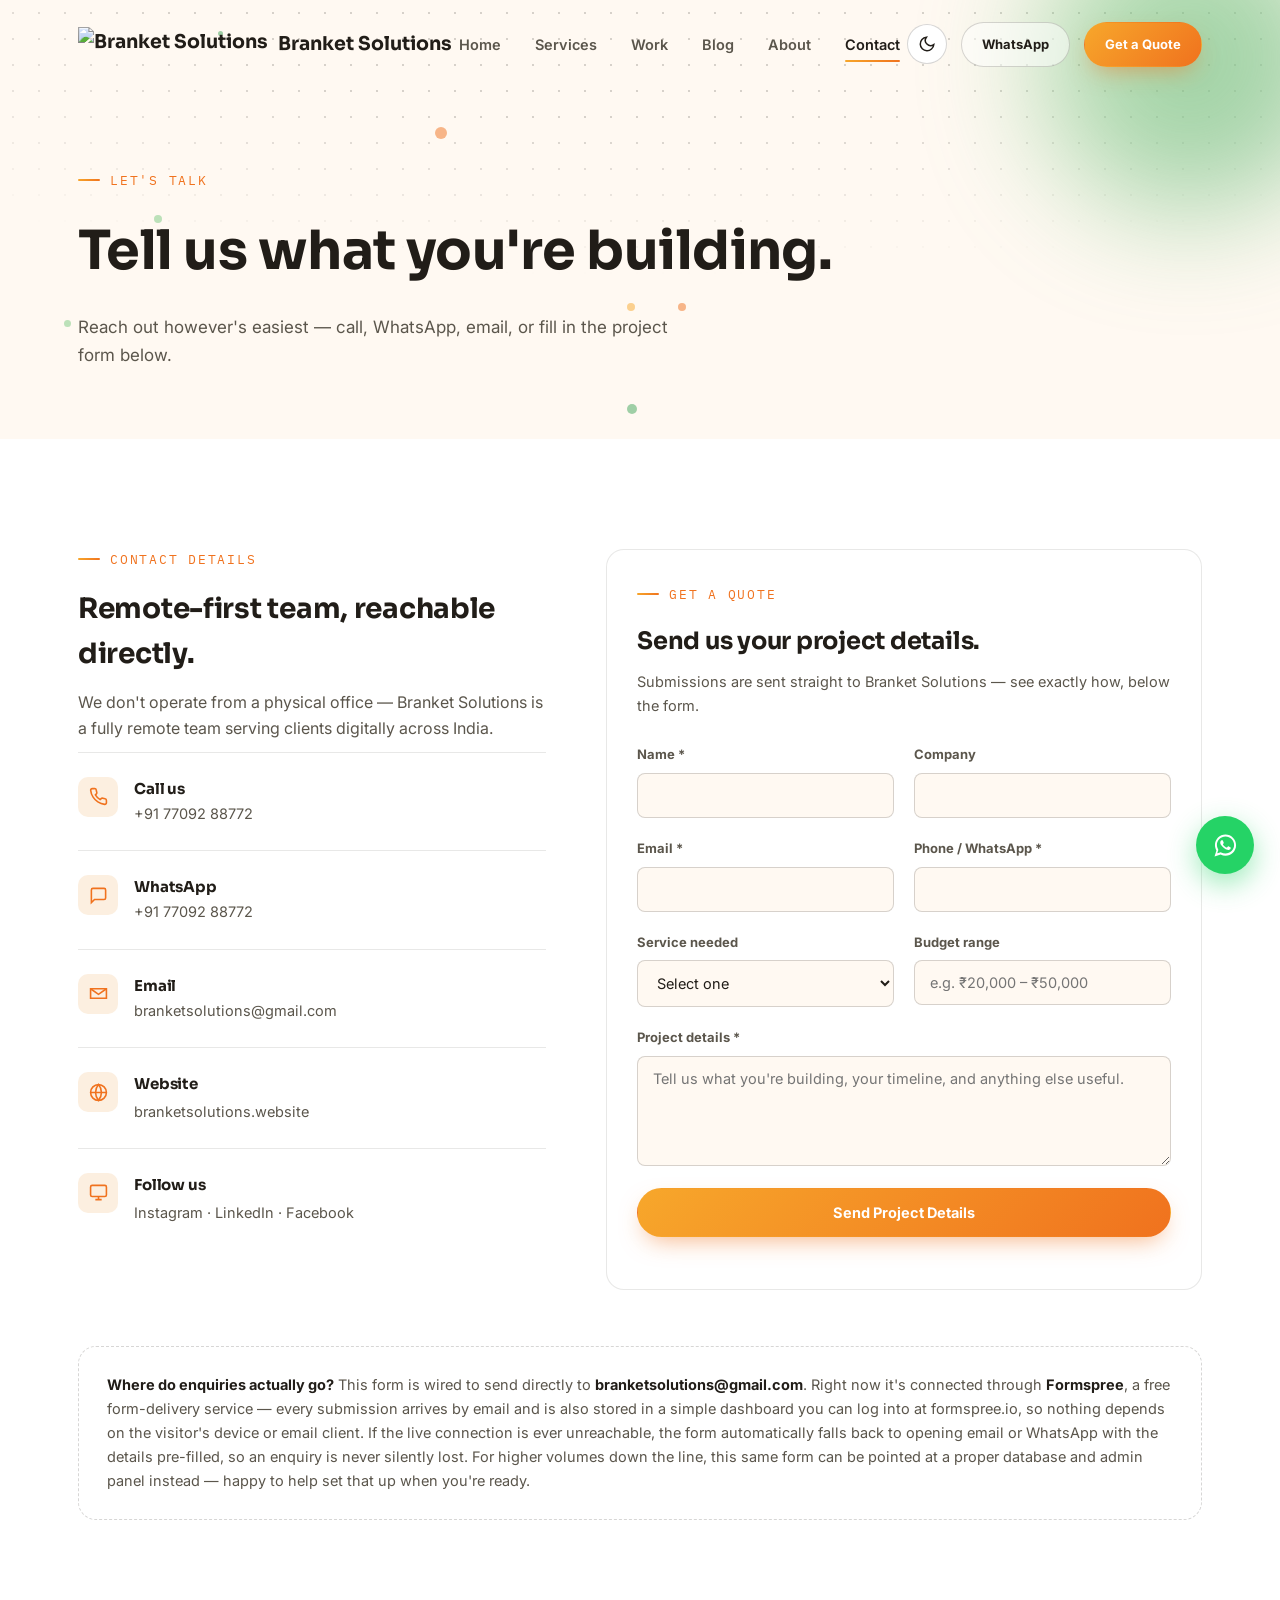
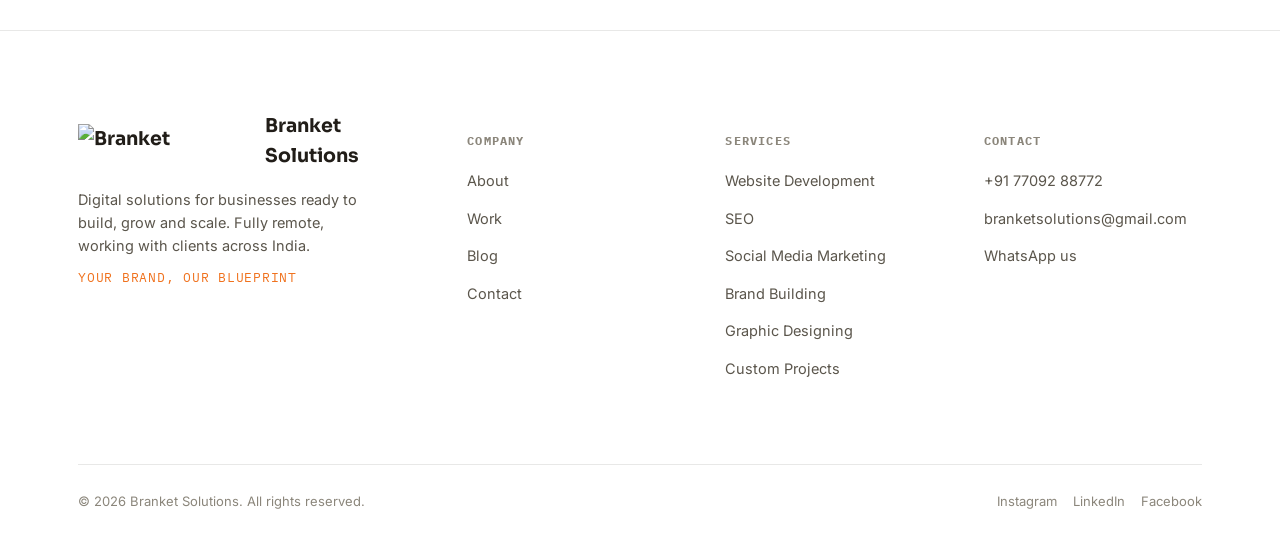
==== contact.html @ 9de7635f "Add files via upload" ====
<!DOCTYPE html>
<html lang="en">
<head>
<meta charset="UTF-8">
<meta name="viewport" content="width=device-width, initial-scale=1.0">
<title>Contact — Branket Solutions</title>
<meta name="description" content="Get in touch with Branket Solutions — call, WhatsApp, email, or send project details through our quote form.">
<link rel="icon" type="image/png" href="assets/favicon.png">
<link rel="stylesheet" href="style.css">
<meta name="keywords" content="contact Branket Solutions, get a quote website development, hire digital marketing agency India, IT company contact">
<link rel="canonical" href="https://branketsolutions.website/contact.html">
<meta name="robots" content="index, follow">
<meta name="author" content="Branket Solutions">
<meta property="og:type" content="website">
<meta property="og:title" content="Contact Branket Solutions — Get a Free Quote">
<meta property="og:description" content="Get in touch with Branket Solutions for website development, SEO, social media marketing or custom digital projects. Call, WhatsApp or email us today.">
<meta property="og:url" content="https://branketsolutions.website/contact.html">
<meta property="og:image" content="https://branketsolutions.website/assets/logo.png">
<meta property="og:site_name" content="Branket Solutions">
<meta name="twitter:card" content="summary_large_image">
<meta name="twitter:title" content="Contact Branket Solutions — Get a Free Quote">
<meta name="twitter:description" content="Get in touch with Branket Solutions for website development, SEO, social media marketing or custom digital projects. Call, WhatsApp or email us today.">
<meta name="twitter:image" content="https://branketsolutions.website/assets/logo.png">
<meta name="theme-color" content="#F0721E">
<link rel="preconnect" href="https://fonts.googleapis.com">
<link rel="preconnect" href="https://fonts.gstatic.com" crossorigin>
<link rel="stylesheet" href="https://fonts.googleapis.com/css2?family=Sora:wght@400;500;600;700;800&family=Inter:wght@400;500;600;700&family=IBM+Plex+Mono:wght@400;500&display=swap">
<script type="application/ld+json">
{
  "@context": "https://schema.org",
  "@type": "Organization",
  "name": "Branket Solutions",
  "alternateName": "Branket = Brand + Market",
  "url": "https://branketsolutions.website/",
  "logo": "https://branketsolutions.website/assets/logo.png",
  "slogan": "Your Brand, Our Blueprint",
  "description": "Branket Solutions is a fully remote IT and digital solutions company offering website development, SEO, social media marketing, brand building, graphic designing and custom software projects.",
  "founder": { "@type": "Person", "name": "Piyush Mishra" },
  "areaServed": "IN",
  "email": "branketsolutions@gmail.com",
  "telephone": "+91-77092-88772",
  "sameAs": [
    "https://instagram.com/branketsolutions"
  ]
}
</script>

</head>
<body>
<div class="preloader" role="status" aria-label="Loading">
  <img src="assets/logo-mark.png" alt="">
  <div class="loader-bar"><span></span></div>
</div>
<div class="scroll-progress"></div>

<nav class="nav">
  <div class="wrap">
    <a href="index.html" class="brand"><img src="assets/logo-mark.png" alt="Branket Solutions"> Branket Solutions</a>
    <div class="nav-links">
      <a href="index.html">Home</a>
      <a href="services.html">Services</a>
      <a href="work.html">Work</a>
      <a href="blog.html">Blog</a>
      <a href="about.html">About</a>
      <a href="contact.html" class="active">Contact</a>
    </div>
    <div class="nav-cta">
      <button class="theme-btn" aria-label="Toggle dark mode">
        <svg class="icon-moon" viewBox="0 0 24 24" fill="none" stroke="currentColor" stroke-width="2"><path d="M21 12.79A9 9 0 1 1 11.21 3 7 7 0 0 0 21 12.79z"/></svg>
        <svg class="icon-sun" viewBox="0 0 24 24" fill="none" stroke="currentColor" stroke-width="2"><circle cx="12" cy="12" r="4"/><path d="M12 2v2M12 20v2M4.93 4.93l1.41 1.41M17.66 17.66l1.41 1.41M2 12h2M20 12h2M6.34 17.66l-1.41 1.41M19.07 4.93l-1.41 1.41"/></svg>
      </button>
      <a href="#" data-wa="Hi Branket Solutions, I'd like to talk about a project." class="btn btn-ghost btn-sm">WhatsApp</a>
      <a href="#lead-form" class="btn btn-primary btn-sm">Get a Quote</a>
    </div>
    <button class="nav-toggle" aria-label="Open menu">
      <svg viewBox="0 0 24 24" fill="none" stroke="currentColor" stroke-width="2"><path d="M3 6h18M3 12h18M3 18h18"/></svg>
    </button>
  </div>
</nav>

<div class="mobile-menu">
  <a href="index.html">Home</a>
  <a href="services.html">Services</a>
  <a href="work.html">Work</a>
  <a href="blog.html">Blog</a>
  <a href="about.html">About</a>
  <a href="contact.html">Contact</a>
  <a href="#lead-form" class="btn btn-primary">Get a Quote</a>
</div>

<header class="page-hero">
  <div class="dot-grid"></div>
  <div class="particle-field" aria-hidden="true">
  <span class="particle" style="top:49%; left:12%; width:8px; height:8px; background:var(--green-2); animation-duration:10s; animation-delay:1.4s;"></span>
  <span class="particle" style="top:69%; left:53%; width:8px; height:8px; background:var(--orange); animation-duration:12s; animation-delay:1.7s;"></span>
  <span class="particle" style="top:7%; left:17%; width:5px; height:5px; background:var(--green); animation-duration:12s; animation-delay:1.9s;"></span>
  <span class="particle" style="top:73%; left:5%; width:7px; height:7px; background:var(--green-2); animation-duration:7s; animation-delay:1.0s;"></span>
  <span class="particle" style="top:69%; left:49%; width:8px; height:8px; background:var(--orange-2); animation-duration:6s; animation-delay:2.2s;"></span>
  <span class="particle" style="top:92%; left:49%; width:10px; height:10px; background:var(--green); animation-duration:10s; animation-delay:2.3s;"></span>
  <span class="particle" style="top:29%; left:34%; width:12px; height:12px; background:var(--orange); animation-duration:7s; animation-delay:1.3s;"></span>
</div>
  <div class="blob blob-green" style="width:300px;height:300px;top:-90px;right:-60px;"></div>
  <div class="wrap">
    <div class="eyebrow">Let's talk</div>
    <h1 class="reveal">Tell us what you're building.</h1>
    <p class="reveal reveal-delay-1">Reach out however's easiest — call, WhatsApp, email, or fill in the project form below.</p>
  </div>
</header>

<section class="section-alt">
  <div class="wrap">
    <div class="grid-2" style="gap:60px; align-items:start;">

      <div class="reveal">
        <div class="eyebrow">Contact details</div>
        <h2 style="font-size:28px;">Remote-first team, reachable directly.</h2>
        <p style="margin-top:14px; color:var(--ink-soft);">We don't operate from a physical office — Branket Solutions is a fully remote team serving clients digitally across India.</p>

        <div style="margin-top:10px;">
          <div class="contact-method">
            <div class="icon"><svg viewBox="0 0 24 24" fill="none" stroke="currentColor" stroke-width="2"><path d="M22 16.92v3a2 2 0 0 1-2.18 2 19.79 19.79 0 0 1-8.63-3.07 19.5 19.5 0 0 1-6-6 19.79 19.79 0 0 1-3.07-8.67A2 2 0 0 1 4.11 2h3a2 2 0 0 1 2 1.72c.127.96.361 1.903.7 2.81a2 2 0 0 1-.45 2.11L8.09 9.91a16 16 0 0 0 6 6l1.27-1.27a2 2 0 0 1 2.11-.45c.907.339 1.85.573 2.81.7A2 2 0 0 1 22 16.92z"/></svg></div>
            <div><h4>Call us</h4><a href="tel:+917709288772">+91 77092 88772</a></div>
          </div>
          <div class="contact-method">
            <div class="icon"><svg viewBox="0 0 24 24" fill="none" stroke="currentColor" stroke-width="2"><path d="M21 15a2 2 0 0 1-2 2H7l-4 4V5a2 2 0 0 1 2-2h14a2 2 0 0 1 2 2z"/></svg></div>
            <div><h4>WhatsApp</h4><a href="#" data-wa="Hi Branket Solutions, I'd like to get in touch.">+91 77092 88772</a></div>
          </div>
          <div class="contact-method">
            <div class="icon"><svg viewBox="0 0 24 24" fill="none" stroke="currentColor" stroke-width="2"><path d="M22 6l-10 7L2 6"/><path d="M2 6h20v12H2z"/></svg></div>
            <div><h4>Email</h4><a href="mailto:branketsolutions@gmail.com">branketsolutions@gmail.com</a></div>
          </div>
          <div class="contact-method">
            <div class="icon"><svg viewBox="0 0 24 24" fill="none" stroke="currentColor" stroke-width="2"><circle cx="12" cy="12" r="10"/><path d="M2 12h20M12 2a15.3 15.3 0 0 1 0 20 15.3 15.3 0 0 1 0-20z"/></svg></div>
            <div><h4>Website</h4><p>branketsolutions.website</p></div>
          </div>
          <div class="contact-method">
            <div class="icon"><svg viewBox="0 0 24 24" fill="none" stroke="currentColor" stroke-width="2"><rect x="2" y="3" width="20" height="14" rx="2"/><path d="M8 21h8M12 17v4"/></svg></div>
            <div>
              <h4>Follow us</h4>
              <p><a href="https://instagram.com/branketsolutions" target="_blank" rel="noopener">Instagram</a> · <a href="#" target="_blank" rel="noopener">LinkedIn</a> · <a href="#" target="_blank" rel="noopener">Facebook</a></p>
            </div>
          </div>
        </div>
      </div>

      <div class="card reveal reveal-delay-1" id="lead-form-wrap">
        <div class="eyebrow">Get a quote</div>
        <h2 style="font-size:24px;">Send us your project details.</h2>
        <p style="margin-top:10px; color:var(--ink-soft); font-size:14.5px;">Submissions are sent straight to Branket Solutions — see exactly how, below the form.</p>

        <form id="lead-form" style="margin-top:26px;">
          <div class="form-grid">
            <div class="field">
              <label for="name">Name *</label>
              <input type="text" id="name" name="name" required>
            </div>
            <div class="field">
              <label for="company">Company</label>
              <input type="text" id="company" name="company">
            </div>
            <div class="field">
              <label for="email">Email *</label>
              <input type="email" id="email" name="email" required>
            </div>
            <div class="field">
              <label for="phone">Phone / WhatsApp *</label>
              <input type="tel" id="phone" name="phone" required>
            </div>
            <div class="field">
              <label for="service">Service needed</label>
              <select id="service" name="service">
                <option value="">Select one</option>
                <option>Website Development</option>
                <option>SEO</option>
                <option>Social Media Marketing</option>
                <option>Brand Building</option>
                <option>Graphic Designing</option>
                <option>Custom Project</option>
                <option>Multiple services</option>
                <option>Not sure yet</option>
              </select>
            </div>
            <div class="field">
              <label for="budget">Budget range</label>
              <input type="text" id="budget" name="budget" placeholder="e.g. ₹20,000 – ₹50,000">
            </div>
            <div class="field full">
              <label for="message">Project details *</label>
              <textarea id="message" name="message" required placeholder="Tell us what you're building, your timeline, and anything else useful."></textarea>
            </div>
          </div>
          <button type="submit" class="btn btn-primary" style="margin-top:22px; width:100%; justify-content:center;">Send Project Details</button>
          <div class="form-status"></div>
        </form>
      </div>

    </div>

    <div class="notice reveal" style="margin-top:56px;">
      <strong>Where do enquiries actually go?</strong> This form is wired to send directly to
      <strong>branketsolutions@gmail.com</strong>. Right now it's connected through <strong>Formspree</strong>, a
      free form-delivery service — every submission arrives by email and is also stored in a simple dashboard you
      can log into at formspree.io, so nothing depends on the visitor's device or email client. If the live
      connection is ever unreachable, the form automatically falls back to opening email or WhatsApp with the
      details pre-filled, so an enquiry is never silently lost. For higher volumes down the line, this same form
      can be pointed at a proper database and admin panel instead — happy to help set that up when you're ready.
    </div>
  </div>
</section>

<footer>
  <div class="wrap">
    <div class="footer-grid">
      <div class="footer-brand">
        <a href="index.html" class="brand"><img src="assets/logo-mark.png" alt="Branket Solutions"> Branket Solutions</a>
        <p>Digital solutions for businesses ready to build, grow and scale. Fully remote, working with clients across India.</p>
        <p style="margin-top:10px; font-family:var(--f-mono); font-size:12.5px; letter-spacing:0.06em; color:var(--orange); text-transform:uppercase;">Your Brand, Our Blueprint</p>
      </div>
      <div class="footer-col">
        <h5>Company</h5>
        <ul><li><a href="about.html">About</a></li><li><a href="work.html">Work</a></li><li><a href="blog.html">Blog</a></li><li><a href="contact.html">Contact</a></li></ul>
      </div>
      <div class="footer-col">
        <h5>Services</h5>
        <ul>
          <li><a href="services.html#web">Website Development</a></li>
          <li><a href="services.html#seo">SEO</a></li>
          <li><a href="services.html#social">Social Media Marketing</a></li>
          <li><a href="services.html#brand">Brand Building</a></li>
          <li><a href="services.html#graphic">Graphic Designing</a></li>
          <li><a href="services.html#custom">Custom Projects</a></li>
        </ul>
      </div>
      <div class="footer-col">
        <h5>Contact</h5>
        <ul>
          <li><a href="tel:+917709288772">+91 77092 88772</a></li>
          <li><a href="mailto:branketsolutions@gmail.com">branketsolutions@gmail.com</a></li>
          <li><a href="#" data-wa="Hi Branket Solutions, I'd like to know more.">WhatsApp us</a></li>
        </ul>
      </div>
    </div>
    <div class="footer-bottom">
      <span>© <span id="year"></span> Branket Solutions. All rights reserved.</span>
      <div class="footer-social">
        <a href="https://instagram.com/branketsolutions" target="_blank" rel="noopener">Instagram</a>
        <a href="#" target="_blank" rel="noopener">LinkedIn</a>
        <a href="#" target="_blank" rel="noopener">Facebook</a>
      </div>
    </div>
  </div>
</footer>

<button class="scroll-top" aria-label="Scroll to top">
  <svg viewBox="0 0 24 24" fill="none" stroke="currentColor" stroke-width="2"><path d="M12 19V5M5 12l7-7 7 7"/></svg>
</button>
<a class="wa-float" href="#" data-wa="Hi Branket Solutions, I'd like to chat." aria-label="Chat on WhatsApp">
  <svg viewBox="0 0 32 32"><path d="M16.001 3C9.096 3 3.5 8.596 3.5 15.5c0 2.34.638 4.53 1.748 6.41L3 29l7.27-2.2a12.44 12.44 0 0 0 5.73 1.4c6.905 0 12.5-5.596 12.5-12.5S22.906 3 16.001 3zm0 22.6c-1.86 0-3.6-.5-5.1-1.38l-.366-.216-4.318 1.307 1.34-4.207-.24-.386a9.98 9.98 0 0 1-1.517-5.32C5.8 9.86 10.36 5.3 16 5.3s10.2 4.56 10.2 10.2-4.56 10.1-10.199 10.1zm5.6-7.63c-.307-.154-1.816-.897-2.098-1-.28-.103-.485-.154-.69.154-.204.307-.79 1-.968 1.205-.178.205-.357.23-.663.077-.307-.154-1.294-.477-2.465-1.52-.911-.812-1.526-1.815-1.705-2.123-.178-.307-.02-.473.134-.626.137-.137.307-.358.46-.537.153-.18.204-.307.307-.512.102-.205.05-.384-.026-.538-.077-.154-.69-1.664-.945-2.28-.249-.6-.502-.518-.69-.527-.178-.008-.383-.01-.588-.01-.204 0-.537.077-.818.384-.28.307-1.07 1.046-1.07 2.55 0 1.505 1.096 2.958 1.25 3.163.153.205 2.157 3.294 5.226 4.62.73.315 1.3.503 1.744.644.733.233 1.4.2 1.927.121.588-.088 1.816-.742 2.072-1.459.256-.716.256-1.33.18-1.459-.077-.128-.28-.205-.588-.358z"/></svg>
</a>

<script src="script.js" defer></script>
<script>document.getElementById("year").textContent = new Date().getFullYear();</script>
</body>
</html>
---- style.css ----
/* =========================================================
   BRANKET SOLUTIONS — DESIGN SYSTEM v2 (light / brand theme)
   ========================================================= */

:root{
  /* Brand colors sampled from the logo */
  --cream:      #FFF9F2;
  --cream-2:    #FCEFE0;
  --mint:       #EAF6EE;
  --ink:        #211D18;
  --ink-soft:   #5B564C;
  --ink-faint:  #8B867B;
  --line:       rgba(33,29,24,0.10);
  --line-strong:rgba(33,29,24,0.18);
  --white:      #FFFFFF;

  --orange:     #F0721E;
  --orange-2:   #F7A72B;
  --green:      #3FA65A;
  --green-2:    #7AC97F;

  --grad-brand: linear-gradient(120deg, var(--orange-2), var(--orange) 45%, #C98A3B 60%, var(--green));
  --grad-warm:  linear-gradient(135deg, var(--orange-2), var(--orange));
  --grad-cool:  linear-gradient(135deg, var(--green-2), var(--green));

  --f-display: 'Sora', sans-serif;
  --f-body:    'Inter', sans-serif;
  --f-mono:    'IBM Plex Mono', monospace;

  --radius-sm: 8px;
  --radius-md: 18px;
  --radius-lg: 30px;
  --container: 1180px;
  --ease: cubic-bezier(.16,.84,.44,1);
}

*,*::before,*::after{ box-sizing:border-box; }
html{ scroll-behavior:smooth; }
body{
  margin:0;
  background:var(--cream);
  color:var(--ink);
  font-family:var(--f-body);
  font-size:16px;
  line-height:1.6;
  -webkit-font-smoothing:antialiased;
  overflow-x:hidden;
}
img{ max-width:100%; display:block; }
a{ color:inherit; text-decoration:none; }
ul{ margin:0; padding:0; list-style:none; }
h1,h2,h3,h4{ font-family:var(--f-display); font-weight:700; margin:0; letter-spacing:-0.01em; }
p{ margin:0; }
button{ font-family:inherit; cursor:pointer; }

@media (prefers-reduced-motion: reduce){
  *{ animation-duration:0.001ms !important; animation-iteration-count:1 !important; transition-duration:0.001ms !important; scroll-behavior:auto !important; }
}
:focus-visible{ outline:2px solid var(--orange); outline-offset:3px; border-radius:4px; }

.wrap{ max-width:var(--container); margin:0 auto; padding:0 28px; position:relative; z-index:2; }

/* ---------- Reveal-on-scroll ---------- */
.reveal{ opacity:0; transform:translateY(22px); transition:opacity .55s var(--ease), transform .55s var(--ease); }
.reveal.in{ opacity:1; transform:none; }
.reveal-delay-1{ transition-delay:.08s; }
.reveal-delay-2{ transition-delay:.16s; }
.reveal-delay-3{ transition-delay:.24s; }

/* ---------- Background patterns ---------- */
.dot-grid{
  position:absolute; inset:0; z-index:0; pointer-events:none;
  background-image:radial-gradient(var(--line-strong) 1.4px, transparent 1.4px);
  background-size:26px 26px;
  mask-image:radial-gradient(ellipse 90% 70% at 50% 0%, #000 40%, transparent 90%);
}
.blob{
  position:absolute; border-radius:50%; filter:blur(60px); opacity:.55; z-index:0; pointer-events:none;
  animation:float 9s ease-in-out infinite;
}
.blob-orange{ background:var(--grad-warm); }
.blob-green{ background:var(--grad-cool); }
@keyframes float{
  0%,100%{ transform:translate(0,0) scale(1); }
  33%{ transform:translate(24px,-20px) scale(1.06); }
  66%{ transform:translate(-18px,16px) scale(0.97); }
}
@keyframes floatSlow{
  0%,100%{ transform:translateY(0) rotate(0deg); }
  50%{ transform:translateY(-14px) rotate(3deg); }
}

.eyebrow{
  font-family:var(--f-mono); font-size:12.5px; letter-spacing:0.14em; text-transform:uppercase;
  color:var(--orange); display:flex; align-items:center; gap:10px; margin-bottom:18px;
}
.eyebrow::before{ content:""; width:22px; height:2px; background:var(--grad-warm); border-radius:2px; display:inline-block; }
.eyebrow.on-dark{ color:var(--orange-2); }

/* ---------- Buttons ---------- */
.btn{
  display:inline-flex; align-items:center; gap:8px; padding:15px 28px; border-radius:999px;
  font-family:var(--f-body); font-weight:700; font-size:14.5px; border:1px solid transparent;
  transition:transform .35s var(--ease), box-shadow .35s ease, background .3s ease, border-color .3s ease;
  white-space:nowrap; position:relative;
}
.btn:hover{ transform:translateY(-2px); }
.btn-primary{ background:var(--grad-warm); color:#fff; box-shadow:0 10px 24px -8px rgba(240,114,30,0.55); }
.btn-primary:hover{ box-shadow:0 14px 30px -6px rgba(240,114,30,0.65); }
.btn-ghost{ border-color:var(--line-strong); color:var(--ink); background:rgba(255,255,255,0.5); }
.btn-ghost:hover{ border-color:var(--ink); background:#fff; }
.btn-dark{ background:var(--ink); color:#fff; }
.btn-dark:hover{ background:#000; }
.btn-sm{ padding:11px 20px; font-size:13px; }

/* ---------- Navbar ---------- */
.nav{
  position:fixed; top:0; left:0; right:0; z-index:200;
  padding:22px 0; transition:background .4s ease, padding .4s ease, box-shadow .4s ease;
}
.nav.is-scrolled{
  background:rgba(255,249,242,0.85); backdrop-filter:blur(14px);
  box-shadow:0 1px 0 var(--line); padding:14px 0;
}
.nav .wrap{ display:flex; align-items:center; justify-content:space-between; }
.brand{ display:flex; align-items:center; gap:10px; font-family:var(--f-display); font-weight:700; font-size:19px; }
.brand img{ height:34px; width:auto; }
.nav-links{ display:flex; align-items:center; gap:34px; }
.nav-links a{ font-size:14.5px; font-weight:600; color:var(--ink-soft); transition:color .25s ease; position:relative; }
.nav-links a:hover, .nav-links a.active{ color:var(--ink); }
.nav-links a.active::after{ content:""; position:absolute; left:0; right:0; bottom:-6px; height:2px; background:var(--grad-warm); border-radius:2px; }
.nav-cta{ display:flex; align-items:center; gap:14px; }
.nav-toggle{ display:none; background:none; border:none; color:var(--ink); padding:6px; }
.nav-toggle svg{ width:24px; height:24px; }

.mobile-menu{
  position:fixed; inset:0; z-index:190; background:var(--cream);
  display:flex; flex-direction:column; padding:110px 28px 40px;
  transform:translateY(-100%); transition:transform .4s var(--ease);
}
.mobile-menu.open{ transform:translateY(0); }
.mobile-menu a{ font-family:var(--f-display); font-size:28px; padding:16px 0; border-bottom:1px solid var(--line); }
.mobile-menu .btn{ margin-top:24px; align-self:flex-start; }

@media (max-width:860px){
  .nav-links{ display:none; }
  .nav-cta .btn-ghost{ display:none; }
  .nav-toggle{ display:block; }
}

/* ---------- Hero ---------- */
.hero{ position:relative; padding:190px 0 100px; overflow:hidden; }
.hero-grid{ display:grid; grid-template-columns:1.1fr 0.9fr; gap:50px; align-items:center; }
.hero h1{ font-size:clamp(38px, 5.2vw, 66px); line-height:1.06; }
.hero h1 .hl{
  background:var(--grad-brand); -webkit-background-clip:text; background-clip:text; color:transparent;
  background-size:200% auto; animation:sheen 4s linear infinite;
}
@keyframes sheen{ to{ background-position:200% center; } }
.hero-sub{ margin-top:24px; font-size:18px; color:var(--ink-soft); max-width:520px; line-height:1.65; }
.hero-ctas{ display:flex; gap:14px; margin-top:36px; flex-wrap:wrap; }
.hero-trust{ margin-top:50px; display:flex; align-items:center; gap:14px; font-family:var(--f-mono); font-size:12.5px; letter-spacing:0.08em; color:var(--ink-faint); text-transform:uppercase; }
.hero-trust .dot{ width:5px; height:5px; border-radius:50%; background:var(--orange); }

.hero-visual{ position:relative; height:440px; }
.hero-card{
  position:absolute; background:#fff; border-radius:var(--radius-md); border:1px solid var(--line);
  box-shadow:0 30px 60px -20px rgba(33,29,24,0.18); padding:20px; animation:floatSlow 5s ease-in-out infinite;
}
.hero-card.c1{ top:0; left:6%; width:230px; animation-delay:0s; }
.hero-card.c2{ top:150px; right:0; width:210px; animation-delay:1.2s; }
.hero-card.c3{ bottom:0; left:16%; width:200px; animation-delay:2.4s; }
.hero-card h5{ font-size:13px; font-family:var(--f-display); }
.hero-card .bar{ height:7px; border-radius:4px; background:var(--line); margin-top:10px; overflow:hidden; }
.hero-card .bar span{ display:block; height:100%; border-radius:4px; }
.hero-card .bar.w1 span{ width:82%; background:var(--grad-warm); }
.hero-card .bar.w2 span{ width:64%; background:var(--grad-cool); }
.hero-card .metric{ font-family:var(--f-mono); font-size:22px; margin-top:12px; color:var(--ink); }
.hero-card .metric-label{ font-size:11.5px; color:var(--ink-faint); margin-top:2px; }
.hero-ring{
  position:absolute; border-radius:50%; border:1.5px dashed var(--line-strong);
  top:50%; left:50%; transform:translate(-50%,-50%);
}
.hero-ring.r1{ width:340px; height:340px; }
.hero-ring.r2{ width:250px; height:250px; animation:spin 26s linear infinite; }
@keyframes spin{ to{ transform:translate(-50%,-50%) rotate(360deg); } }

@media (max-width:940px){
  .hero{ padding:150px 0 70px; }
  .hero-grid{ grid-template-columns:1fr; }
  .hero-visual{ height:320px; margin-top:20px; }
  .chip-float{ display:none; }
}

/* ---------- Marquee ---------- */
.marquee-outer{ overflow:hidden; padding:26px 0; background:var(--white); border-top:1px solid var(--line); border-bottom:1px solid var(--line); position:relative; }
.marquee-track{ display:flex; gap:64px; width:max-content; animation:scroll 22s linear infinite; }
.marquee-track span{ font-family:var(--f-display); font-size:19px; font-weight:600; color:var(--ink-faint); white-space:nowrap; transition:color .3s ease; }
.marquee-track span:hover{ color:var(--orange); }
@keyframes scroll{ from{ transform:translateX(0);} to{ transform:translateX(-50%);} }

/* ---------- Sections ---------- */
section{ padding:110px 0; position:relative; }
.section-alt{ background:var(--white); }
.section-mint{ background:var(--mint); }
.section-head{ max-width:640px; margin-bottom:56px; }
.section-head h2{ font-size:clamp(28px,3.6vw,42px); line-height:1.15; }
.section-head p{ margin-top:16px; color:var(--ink-soft); font-size:17px; line-height:1.6; }
.section-head.center{ margin-left:auto; margin-right:auto; text-align:center; }

/* ---------- Service rows (replaces generic 6-card grid) ---------- */
.service-row{
  display:grid; grid-template-columns:260px 1fr; gap:44px; align-items:center;
  padding:38px 0; border-top:1px solid var(--line);
}
.service-row:last-child{ border-bottom:1px solid var(--line); }
.service-icon{
  width:100%; aspect-ratio:1.15/1; border-radius:var(--radius-md);
  display:flex; align-items:center; justify-content:center; position:relative; overflow:hidden;
}
.service-icon svg{ width:56%; height:56%; position:relative; z-index:2; transition:transform .5s var(--ease); }
.service-icon.i1{ background:linear-gradient(150deg, #FCEFE0, #FADBB0); }
.service-icon.i2{ background:linear-gradient(150deg, #EAF6EE, #C8ECD2); }
.service-icon.i3{ background:linear-gradient(150deg, #FCEFE0, #F6C79A); }
.service-icon.i4{ background:linear-gradient(150deg, #EAF6EE, #B7E4C2); }
.service-icon.i5{ background:linear-gradient(150deg, #FCEFE0, #FADBB0); }
.service-row:hover .service-icon svg{ transform:scale(1.08) rotate(-3deg); }
.service-copy .idx{ font-family:var(--f-mono); font-size:12.5px; color:var(--orange); letter-spacing:0.08em; }
.service-copy h3{ font-size:24px; margin-top:8px; }
.service-copy p{ margin-top:10px; color:var(--ink-soft); font-size:15.5px; line-height:1.65; max-width:640px; }
.service-copy .tags{ margin-top:16px; display:flex; flex-wrap:wrap; gap:8px; }
.service-copy .tag{ font-family:var(--f-mono); font-size:11.5px; color:var(--ink-soft); border:1px solid var(--line-strong); border-radius:6px; padding:4px 9px; background:#fff; }
@media (max-width:760px){
  .service-row{ grid-template-columns:1fr; }
  .service-icon{ max-width:180px; }
}

/* ---------- Generic cards ---------- */
.grid-3{ display:grid; grid-template-columns:repeat(3,1fr); gap:24px; }
.grid-2{ display:grid; grid-template-columns:repeat(2,1fr); gap:24px; }
@media (max-width:900px){ .grid-3{ grid-template-columns:1fr 1fr; } .grid-2{grid-template-columns:1fr;} }
@media (max-width:640px){ .grid-3{ grid-template-columns:1fr; } }

.card{
  background:#fff; border:1px solid var(--line); border-radius:var(--radius-md);
  padding:34px 30px; transition:border-color .3s ease, transform .3s ease, box-shadow .3s ease;
}
.card:hover{ border-color:var(--line-strong); transform:translateY(-5px); box-shadow:0 24px 46px -22px rgba(33,29,24,0.22); }
.card .idx{ font-family:var(--f-mono); font-size:12.5px; color:var(--orange); letter-spacing:0.08em; }
.card h3{ font-size:21px; margin-top:16px; }
.card p{ margin-top:12px; color:var(--ink-soft); font-size:15px; line-height:1.65; }
.card .tags{ margin-top:20px; display:flex; flex-wrap:wrap; gap:8px; }
.card .tag{ font-family:var(--f-mono); font-size:11.5px; color:var(--ink-soft); border:1px solid var(--line-strong); border-radius:6px; padding:4px 9px; }
.card-link{ margin-top:22px; display:inline-flex; align-items:center; gap:6px; font-size:14px; font-weight:700; color:var(--ink); }
.card-link svg{ width:14px; height:14px; transition:transform .3s ease; }
.card:hover .card-link svg{ transform:translateX(4px); }

/* ---------- Process ---------- */
.process-list{ display:flex; flex-direction:column; }
.process-item{ display:grid; grid-template-columns:90px 1fr; gap:32px; padding:34px 0; border-top:1px solid var(--line); }
.process-item:last-child{ border-bottom:1px solid var(--line); }
.process-item .num{ font-family:var(--f-mono); font-size:14px; color:var(--orange); }
.process-item h3{ font-size:22px; }
.process-item p{ margin-top:10px; color:var(--ink-soft); max-width:560px; }
@media (max-width:640px){ .process-item{ grid-template-columns:1fr; gap:10px; } }

/* ---------- Portfolio ---------- */
.filter-row{ display:flex; gap:10px; flex-wrap:wrap; margin-bottom:44px; }
.filter-btn{
  font-family:var(--f-mono); font-size:12.5px; letter-spacing:0.04em; padding:9px 16px; border-radius:999px;
  border:1px solid var(--line-strong); color:var(--ink-soft); background:#fff; transition:all .25s ease;
}
.filter-btn.active, .filter-btn:hover{ background:var(--grad-warm); color:#fff; border-color:transparent; }
.project-card{ display:none; }
.project-card.show{ display:block; animation:fadeUp .5s var(--ease); }
@keyframes fadeUp{ from{ opacity:0; transform:translateY(14px); } to{ opacity:1; transform:none; } }

/* ---------- Notice ---------- */
.notice{ border:1px dashed var(--line-strong); border-radius:var(--radius-md); padding:26px 28px; color:var(--ink-soft); font-size:14.5px; line-height:1.65; background:#fff; }
.notice strong{ color:var(--ink); }

/* ---------- Form ---------- */
.form-grid{ display:grid; grid-template-columns:1fr 1fr; gap:20px; }
@media (max-width:700px){ .form-grid{ grid-template-columns:1fr; } }
.field{ display:flex; flex-direction:column; gap:8px; }
.field.full{ grid-column:1 / -1; }
.field label{ font-size:13px; font-weight:700; color:var(--ink-soft); }
.field input, .field select, .field textarea{
  background:var(--cream); border:1px solid var(--line-strong); border-radius:var(--radius-sm);
  padding:13px 15px; color:var(--ink); font-family:var(--f-body); font-size:14.5px; transition:border-color .25s ease;
}
.field input:focus, .field select:focus, .field textarea:focus{ border-color:var(--orange); outline:none; }
.field textarea{ resize:vertical; min-height:110px; }
.form-status{ margin-top:18px; font-size:14px; }
.form-status.ok{ color:var(--green); }
.form-status.err{ color:var(--orange); }

/* ---------- Contact cards ---------- */
.contact-method{ display:flex; align-items:flex-start; gap:16px; padding:24px 0; border-top:1px solid var(--line); }
.contact-method:last-child{ padding-bottom:0; }
.contact-method .icon{ width:40px; height:40px; border-radius:10px; background:var(--cream-2); color:var(--orange); display:flex; align-items:center; justify-content:center; flex-shrink:0; }
.contact-method .icon svg{ width:19px; height:19px; }
.contact-method h4{ font-size:15px; }
.contact-method a, .contact-method p{ color:var(--ink-soft); font-size:14.5px; margin-top:4px; }
.contact-method a:hover{ color:var(--ink); }

/* ---------- Final CTA ---------- */
.final-cta{
  border-radius:var(--radius-lg); background:var(--ink); color:#fff; padding:70px 60px; text-align:center;
  position:relative; overflow:hidden;
}
.final-cta::before{
  content:""; position:absolute; inset:-40% -20% auto auto; width:420px; height:420px; border-radius:50%;
  background:var(--grad-warm); filter:blur(80px); opacity:.35;
}
.final-cta::after{
  content:""; position:absolute; inset:auto auto -40% -20%; width:380px; height:380px; border-radius:50%;
  background:var(--grad-cool); filter:blur(80px); opacity:.35;
}
.final-cta h2{ font-size:clamp(28px,4vw,44px); max-width:640px; margin:0 auto; position:relative; z-index:2; }
.final-cta p{ margin-top:18px; color:rgba(255,255,255,0.72); max-width:500px; margin-left:auto; margin-right:auto; position:relative; z-index:2; }
.final-cta .hero-ctas{ justify-content:center; margin-top:34px; position:relative; z-index:2; }
@media (max-width:640px){ .final-cta{ padding:50px 24px; } }

/* ---------- Footer ---------- */
footer{ padding:80px 0 40px; background:var(--white); border-top:1px solid var(--line); }
.footer-grid{ display:grid; grid-template-columns:1.6fr 1fr 1fr 1fr; gap:40px; }
.footer-brand p{ margin-top:16px; color:var(--ink-soft); font-size:14.5px; max-width:280px; line-height:1.6; }
.footer-col h5{ font-family:var(--f-mono); font-size:12px; letter-spacing:0.1em; text-transform:uppercase; color:var(--ink-faint); margin-bottom:18px; }
.footer-col li{ margin-bottom:12px; }
.footer-col a{ color:var(--ink-soft); font-size:14.5px; transition:color .25s ease; }
.footer-col a:hover{ color:var(--orange); }
.footer-bottom{
  margin-top:70px; padding-top:26px; border-top:1px solid var(--line);
  display:flex; justify-content:space-between; align-items:center; flex-wrap:wrap; gap:14px;
  font-size:13px; color:var(--ink-faint);
}
.footer-social{ display:flex; gap:16px; }
.footer-social a{ color:var(--ink-faint); }
.footer-social a:hover{ color:var(--orange); }
@media (max-width:900px){ .footer-grid{ grid-template-columns:1fr 1fr; } }
@media (max-width:560px){ .footer-grid{ grid-template-columns:1fr; } }

/* ---------- WhatsApp float ---------- */
.wa-float{
  position:fixed; bottom:26px; right:26px; z-index:150; width:58px; height:58px; border-radius:50%;
  background:#25D366; display:flex; align-items:center; justify-content:center;
  box-shadow:0 10px 28px rgba(37,211,102,0.45); transition:transform .3s ease;
  animation:pulse 2.6s ease-in-out infinite;
}
.wa-float:hover{ transform:scale(1.08); animation:none; }
.wa-float svg{ width:27px; height:27px; fill:#fff; }
@keyframes pulse{ 0%,100%{ box-shadow:0 10px 28px rgba(37,211,102,0.45); } 50%{ box-shadow:0 10px 28px rgba(37,211,102,0.7), 0 0 0 10px rgba(37,211,102,0.08); } }

/* ---------- Page hero (inner pages) ---------- */
.page-hero{ padding:170px 0 70px; position:relative; overflow:hidden; }
.page-hero h1{ font-size:clamp(34px,4.6vw,54px); max-width:760px; }
.page-hero p{ margin-top:20px; color:var(--ink-soft); font-size:17px; max-width:600px; }

/* ---------- Utility ---------- */
.mt-0{ margin-top:0; }
.center-text{ text-align:center; }
.small-note{ font-size:13px; color:var(--ink-faint); margin-top:14px; }

/* =========================================================
   DARK MODE
   ========================================================= */
html[data-theme="dark"]{
  --cream:      #14110D;
  --cream-2:    #1E1A14;
  --mint:       #10160F;
  --ink:        #F3EFE7;
  --ink-soft:   #C9C2B4;
  --ink-faint:  #8D8778;
  --line:       rgba(243,239,231,0.10);
  --line-strong:rgba(243,239,231,0.18);
  --white:      #1B1712;
}
html[data-theme="dark"] .card,
html[data-theme="dark"] .hero-card,
html[data-theme="dark"] .field input,
html[data-theme="dark"] .field select,
html[data-theme="dark"] .field textarea,
html[data-theme="dark"] .filter-btn,
html[data-theme="dark"] .notice{ background:#1E1A14; }
html[data-theme="dark"] .service-copy .tag{ background:#1E1A14; }
html[data-theme="dark"] .btn-primary{ box-shadow:0 10px 24px -8px rgba(240,114,30,0.35); }
html[data-theme="dark"] .final-cta{ background:#0C0A08; }
html[data-theme="dark"] .brand img,
html[data-theme="dark"] .footer-brand img{ filter:brightness(1.05); }
html, body{ transition:background-color .45s ease, color .45s ease; }

/* =========================================================
   PRELOADER
   ========================================================= */
.preloader{
  position:fixed; inset:0; z-index:999; background:var(--cream);
  display:flex; align-items:center; justify-content:center; flex-direction:column; gap:18px;
  transition:opacity .5s ease, visibility .5s ease;
}
.preloader.hide{ opacity:0; visibility:hidden; pointer-events:none; }
.preloader img{ width:56px; height:56px; animation:loaderSpin 1.1s ease-in-out infinite; }
.preloader .loader-bar{ width:120px; height:3px; border-radius:3px; background:var(--line-strong); overflow:hidden; }
.preloader .loader-bar span{ display:block; height:100%; width:40%; background:var(--grad-warm); border-radius:3px; animation:loaderSlide 1s ease-in-out infinite; }
@keyframes loaderSpin{ 0%,100%{ transform:scale(1) rotate(0deg); } 50%{ transform:scale(0.9) rotate(8deg); } }
@keyframes loaderSlide{ 0%{ transform:translateX(-120%); } 100%{ transform:translateX(320%); } }

/* =========================================================
   SCROLL PROGRESS BAR
   ========================================================= */
.scroll-progress{
  position:fixed; top:0; left:0; height:3px; width:0%; z-index:300;
  background:var(--grad-brand); transition:width .1s linear;
}

/* =========================================================
   FLOATING PARTICLES (ambient motion across sections)
   ========================================================= */
.particle-field{ position:absolute; inset:0; overflow:hidden; pointer-events:none; z-index:0; }
.particle{
  position:absolute; border-radius:50%; opacity:.5;
  animation:particleDrift linear infinite;
}
@keyframes particleDrift{
  0%{ transform:translateY(0) translateX(0); }
  50%{ transform:translateY(-30px) translateX(14px); }
  100%{ transform:translateY(0) translateX(0); }
}

/* =========================================================
   TAGLINE STRIP
   ========================================================= */
.tagline-strip{
  font-family:var(--f-mono); font-size:12.5px; letter-spacing:0.16em; text-transform:uppercase;
  color:var(--ink-faint); text-align:center; padding:14px 0; border-bottom:1px solid var(--line);
}
.tagline-strip .hl{ color:var(--orange); }

/* =========================================================
   WORK / PROJECT COVER ART (custom SVG, no stock imagery)
   ========================================================= */
.cover-art{
  width:100%; aspect-ratio:16/10; border-radius:var(--radius-md); overflow:hidden; position:relative;
  margin-bottom:20px; display:flex; align-items:center; justify-content:center;
}
.cover-art svg{ width:60%; height:60%; position:relative; z-index:2; transition:transform .5s var(--ease); }
.project-card:hover .cover-art svg{ transform:scale(1.06) rotate(-2deg); }
.cover-1{ background:linear-gradient(150deg,#FCEFE0,#F6C79A); }
.cover-2{ background:linear-gradient(150deg,#EAF6EE,#B7E4C2); }
.cover-3{ background:linear-gradient(150deg,#FCEFE0,#FADBB0); }
.cover-4{ background:linear-gradient(150deg,#EAF6EE,#C8ECD2); }
.cover-5{ background:linear-gradient(150deg,#FCEFE0,#F0C9A0); }
.cover-6{ background:linear-gradient(150deg,#EAF6EE,#AEE0BC); }
.cover-7{ background:linear-gradient(150deg,#FCEFE0,#F6C79A); }
.cover-8{ background:linear-gradient(150deg,#EAF6EE,#C8ECD2); }

/* Industries (capability) cards — distinct from named client work */
.industry-card{
  background:#fff; border:1px solid var(--line); border-radius:var(--radius-md);
  padding:26px 22px; text-align:center; transition:transform .3s ease, box-shadow .3s ease;
}
.industry-card:hover{ transform:translateY(-4px); box-shadow:0 20px 40px -22px rgba(33,29,24,0.2); }
.industry-card .ic{ width:46px; height:46px; margin:0 auto 14px; }
.industry-card h4{ font-size:15px; }
.grid-4{ display:grid; grid-template-columns:repeat(4,1fr); gap:20px; }
@media (max-width:900px){ .grid-4{ grid-template-columns:1fr 1fr; } }
@media (max-width:480px){ .grid-4{ grid-template-columns:1fr 1fr; gap:14px; } }

/* =========================================================
   BLOG
   ========================================================= */
.blog-card{
  background:#fff; border:1px solid var(--line); border-radius:var(--radius-md); overflow:hidden;
  transition:transform .3s ease, box-shadow .3s ease, border-color .3s ease; display:flex; flex-direction:column;
}
.blog-card:hover{ transform:translateY(-5px); box-shadow:0 24px 46px -22px rgba(33,29,24,0.2); border-color:var(--line-strong); }
.blog-cover{ aspect-ratio:16/9; display:flex; align-items:center; justify-content:center; position:relative; }
.blog-cover svg{ width:44%; height:44%; }
.blog-body{ padding:24px 22px 28px; display:flex; flex-direction:column; gap:10px; flex:1; }
.blog-meta{ font-family:var(--f-mono); font-size:11.5px; color:var(--ink-faint); display:flex; gap:10px; align-items:center; text-transform:uppercase; letter-spacing:.05em; }
.blog-body h3{ font-size:19px; line-height:1.3; }
.blog-body p{ color:var(--ink-soft); font-size:14.5px; line-height:1.6; }
.blog-readmore{ margin-top:auto; font-size:13.5px; font-weight:700; color:var(--ink); display:inline-flex; align-items:center; gap:6px; }
.blog-readmore svg{ width:13px; height:13px; transition:transform .3s ease; }
.blog-card:hover .blog-readmore svg{ transform:translateX(4px); }

.article-body{ max-width:720px; margin:0 auto; }
.article-body h2{ font-size:26px; margin-top:42px; margin-bottom:14px; }
.article-body h3{ font-size:20px; margin-top:30px; margin-bottom:10px; }
.article-body p{ color:var(--ink-soft); font-size:16.5px; line-height:1.8; margin-bottom:18px; }
.article-body ul{ margin-bottom:18px; padding-left:22px; }
.article-body li{ color:var(--ink-soft); font-size:16.5px; line-height:1.8; list-style:disc; margin-bottom:8px; }
.article-hero-meta{ display:flex; gap:14px; align-items:center; flex-wrap:wrap; margin-top:22px; font-family:var(--f-mono); font-size:12.5px; color:var(--ink-faint); text-transform:uppercase; letter-spacing:.05em; }
.article-hero-meta .sep{ width:4px; height:4px; border-radius:50%; background:var(--ink-faint); }
.share-row{ display:flex; gap:12px; margin-top:36px; padding-top:26px; border-top:1px solid var(--line); }
.share-row a{
  font-family:var(--f-mono); font-size:12.5px; padding:9px 16px; border-radius:999px; border:1px solid var(--line-strong);
  color:var(--ink-soft); transition:all .25s ease;
}
.share-row a:hover{ background:var(--ink); color:var(--cream); border-color:var(--ink); }

/* Mobile fine-tuning */
@media (max-width:480px){
  .hero-sub, .page-hero p{ font-size:15.5px; }
  .btn{ padding:13px 22px; font-size:13.5px; }
  section{ padding:76px 0; }
  .final-cta{ padding:44px 22px; }
  .service-row{ padding:28px 0; }
  .hero-card{ padding:14px; }
  .hero-card.c1{ width:170px; left:0; }
  .hero-card.c2{ width:150px; }
  .hero-card.c3{ width:150px; left:8%; }
  .gauge{ width:52px; height:52px; }
}

/* =========================================================
   NAV THEME BUTTON (relocated from floating bottom position)
   ========================================================= */
.theme-btn{
  display:flex; align-items:center; justify-content:center;
  width:40px; height:40px; border-radius:50%; flex-shrink:0;
  background:var(--white); border:1px solid var(--line-strong); color:var(--ink);
  transition:transform .3s ease, background .3s ease;
}
.theme-btn:hover{ transform:translateY(-2px) rotate(-8deg); }
.theme-btn svg{ width:18px; height:18px; }
.theme-btn .icon-moon{ display:block; }
.theme-btn .icon-sun{ display:none; }
html[data-theme="dark"] .theme-btn .icon-moon{ display:none; }
html[data-theme="dark"] .theme-btn .icon-sun{ display:block; }
html[data-theme="dark"] .theme-btn{ background:#1E1A14; }

/* =========================================================
   SCROLL-TO-TOP (fixed, stacks above WhatsApp float)
   ========================================================= */
.scroll-top{
  position:fixed; bottom:96px; right:26px; z-index:150; width:48px; height:48px; border-radius:50%;
  background:var(--white); border:1px solid var(--line-strong); color:var(--ink);
  display:flex; align-items:center; justify-content:center; box-shadow:0 10px 24px -8px rgba(33,29,24,0.25);
  opacity:0; visibility:hidden; transform:translateY(10px);
  transition:opacity .3s ease, transform .3s ease, visibility .3s ease;
}
.scroll-top.show{ opacity:1; visibility:visible; transform:translateY(0); }
.scroll-top:hover{ transform:translateY(-3px); }
.scroll-top svg{ width:19px; height:19px; }
html[data-theme="dark"] .scroll-top{ background:#1E1A14; }
@media (max-width:640px){
  .scroll-top{ bottom:82px; right:20px; width:44px; height:44px; }
}

/* =========================================================
   DARK MODE — fix hardcoded light gradients on icon tiles
   ========================================================= */
html[data-theme="dark"] .service-icon.i1,
html[data-theme="dark"] .service-icon.i3,
html[data-theme="dark"] .service-icon.i5,
html[data-theme="dark"] .cover-1,
html[data-theme="dark"] .cover-3,
html[data-theme="dark"] .cover-5,
html[data-theme="dark"] .cover-7{ background:linear-gradient(150deg, #2A2115, #3A2A18); }
html[data-theme="dark"] .service-icon.i2,
html[data-theme="dark"] .service-icon.i4,
html[data-theme="dark"] .cover-2,
html[data-theme="dark"] .cover-4,
html[data-theme="dark"] .cover-6,
html[data-theme="dark"] .cover-8{ background:linear-gradient(150deg, #16211A, #1C2E20); }
html[data-theme="dark"] .industry-card{ background:#1E1A14; }
html[data-theme="dark"] .industry-card .ic{ opacity:.95; }
html[data-theme="dark"] .blog-cover.cover-1, html[data-theme="dark"] .blog-cover.cover-3,
html[data-theme="dark"] .blog-cover.cover-5, html[data-theme="dark"] .blog-cover.cover-7{ background:linear-gradient(150deg, #2A2115, #3A2A18); }
html[data-theme="dark"] .blog-cover.cover-2, html[data-theme="dark"] .blog-cover.cover-4,
html[data-theme="dark"] .blog-cover.cover-6, html[data-theme="dark"] .blog-cover.cover-8{ background:linear-gradient(150deg, #16211A, #1C2E20); }
html[data-theme="dark"] .btn-ghost{ background:rgba(255,255,255,0.04); }
html[data-theme="dark"] .contact-method .icon{ background:#241C12; }
html[data-theme="dark"] .marquee-outer{ background:var(--white); }
html[data-theme="dark"] .hero-ring{ border-color:var(--line-strong); }
html[data-theme="dark"] .dot-grid{ opacity:.6; }
html[data-theme="dark"] .concept-badge{ background:#241C12; color:var(--orange-2); }

/* =========================================================
   EXTRA MOTION VARIANTS (used alongside .reveal)
   ========================================================= */
.reveal-scale{ transform:translateY(18px) scale(0.92); }
.reveal-scale.in{ transform:none; }
.reveal-left{ transform:translateX(-34px); }
.reveal-left.in{ transform:none; }
.reveal-right{ transform:translateX(34px); }
.reveal-right.in{ transform:none; }
.reveal-rotate{ transform:translateY(18px) rotate(-4deg); }
.reveal-rotate.in{ transform:none; }

@keyframes bounceY{
  0%,100%{ transform:translateY(0); }
  50%{ transform:translateY(-16px); }
}
@keyframes twist{
  0%,100%{ transform:rotate(-4deg); }
  50%{ transform:rotate(4deg); }
}
@keyframes jump{
  0%,20%,50%,80%,100%{ transform:translateY(0); }
  40%{ transform:translateY(-10px); }
  60%{ transform:translateY(-5px); }
}
@keyframes wiggle{
  0%,100%{ transform:rotate(0deg) scale(1); }
  25%{ transform:rotate(-3deg) scale(1.02); }
  75%{ transform:rotate(3deg) scale(1.02); }
}
.anim-bounce{ animation:bounceY 3.4s ease-in-out infinite; }
.anim-twist{ animation:twist 5s ease-in-out infinite; }
.anim-jump{ animation:jump 4.5s ease-in-out infinite; }
.anim-wiggle{ animation:wiggle 4s ease-in-out infinite; }
.anim-delay-1{ animation-delay:.6s; }
.anim-delay-2{ animation-delay:1.2s; }
.anim-delay-3{ animation-delay:1.8s; }

/* floating badge chips drifting near hero */
.chip-float{
  position:absolute; display:flex; align-items:center; gap:6px; background:#fff; border:1px solid var(--line);
  border-radius:999px; padding:8px 14px; font-family:var(--f-mono); font-size:11.5px; color:var(--ink-soft);
  box-shadow:0 14px 30px -14px rgba(33,29,24,0.25); z-index:2;
}
html[data-theme="dark"] .chip-float{ background:#1E1A14; }
.chip-float .dot{ width:6px; height:6px; border-radius:50%; }

/* =========================================================
   HERO MOCKUP WIDGETS v2 (replaces plain metric cards)
   ========================================================= */
.gauge{ position:relative; width:64px; height:64px; margin:12px auto 0; }
.gauge svg{ width:100%; height:100%; transform:rotate(-90deg); }
.gauge circle{ fill:none; stroke-width:6; }
.gauge .track{ stroke:var(--line); }
.gauge .fill{ stroke:url(#gaugeGradient); stroke-linecap:round; stroke-dasharray:169.6; stroke-dashoffset:34; }
.gauge-label{ position:absolute; inset:0; display:flex; align-items:center; justify-content:center; font-family:var(--f-mono); font-size:10px; font-weight:700; color:var(--ink); }
.checklist{ margin-top:12px; display:flex; flex-direction:column; gap:8px; }
.checklist .row{ display:flex; align-items:center; gap:8px; font-size:11.5px; color:var(--ink-soft); }
.checklist .tick{ width:16px; height:16px; border-radius:50%; display:flex; align-items:center; justify-content:center; flex-shrink:0; }
.checklist .tick.done{ background:var(--green); color:#fff; }
.checklist .tick.pending{ border:1.5px dashed var(--line-strong); }
.checklist .tick svg{ width:10px; height:10px; }
.swatch-row{ display:flex; gap:8px; margin-top:14px; }
.swatch{ width:28px; height:28px; border-radius:8px; }

/* =========================================================
   PROCESS TIMELINE v2 ("How We Work")
   ========================================================= */
.timeline{ position:relative; padding-left:0; }
.timeline::before{
  content:""; position:absolute; left:27px; top:8px; bottom:8px; width:2px;
  background:linear-gradient(var(--orange), var(--green)); opacity:.35;
}
@media (max-width:640px){ .timeline::before{ left:21px; } }
.timeline-item{ position:relative; display:grid; grid-template-columns:56px 1fr; gap:26px; padding:26px 0; }
@media (max-width:640px){ .timeline-item{ grid-template-columns:44px 1fr; gap:18px; } }
.timeline-node{
  width:56px; height:56px; border-radius:50%; background:#fff; border:2px solid var(--line-strong);
  display:flex; align-items:center; justify-content:center; position:relative; z-index:2;
  transition:border-color .3s ease, transform .3s ease;
}
@media (max-width:640px){ .timeline-node{ width:44px; height:44px; } }
.timeline-item:hover .timeline-node{ border-color:var(--orange); transform:scale(1.06); }
.timeline-node svg{ width:24px; height:24px; }
@media (max-width:640px){ .timeline-node svg{ width:19px; height:19px; } }
html[data-theme="dark"] .timeline-node{ background:#1E1A14; }
.timeline-copy .num{ font-family:var(--f-mono); font-size:12px; color:var(--orange); letter-spacing:.08em; }
.timeline-copy h3{ font-size:21px; margin-top:6px; }
.timeline-copy p{ margin-top:8px; color:var(--ink-soft); max-width:520px; line-height:1.65; }

/* =========================================================
   MISSION / VISION v2
   ========================================================= */
.mv-grid{ display:grid; grid-template-columns:1fr 1fr; gap:26px; }
@media (max-width:800px){ .mv-grid{ grid-template-columns:1fr; } }
.mv-card{
  border-radius:var(--radius-lg); padding:44px 38px; position:relative; overflow:hidden;
}
.mv-card.mv-mission{ background:linear-gradient(155deg, #FCEFE0, #FFF9F2); border:1px solid var(--line); }
.mv-card.mv-vision{ background:linear-gradient(155deg, #EAF6EE, #FFF9F2); border:1px solid var(--line); }
html[data-theme="dark"] .mv-card.mv-mission{ background:linear-gradient(155deg, #241C12, #14110D); }
html[data-theme="dark"] .mv-card.mv-vision{ background:linear-gradient(155deg, #14211A, #14110D); }
.mv-card .mv-icon{
  width:52px; height:52px; border-radius:14px; display:flex; align-items:center; justify-content:center;
  background:#fff; margin-bottom:22px; box-shadow:0 12px 26px -14px rgba(33,29,24,0.3);
}
html[data-theme="dark"] .mv-card .mv-icon{ background:#1E1A14; }
.mv-card .mv-icon svg{ width:26px; height:26px; }
.mv-card h3{ font-size:24px; }
.mv-card p{ margin-top:14px; color:var(--ink-soft); line-height:1.75; font-size:15.5px; }
.mv-card p + p{ margin-top:10px; }

/* =========================================================
   WORK PAGE — "View more" reveal
   ========================================================= */
.project-extra{ display:none; }
.grid-3.show-extras .project-extra.show{ display:block; }
.view-more-wrap{ display:flex; justify-content:center; margin-top:8px; }
.concept-badge{
  display:inline-flex; align-items:center; gap:6px; font-family:var(--f-mono); font-size:10.5px;
  letter-spacing:.06em; text-transform:uppercase; background:var(--cream-2); color:var(--orange);
  border-radius:999px; padding:4px 10px; margin-bottom:10px;
}
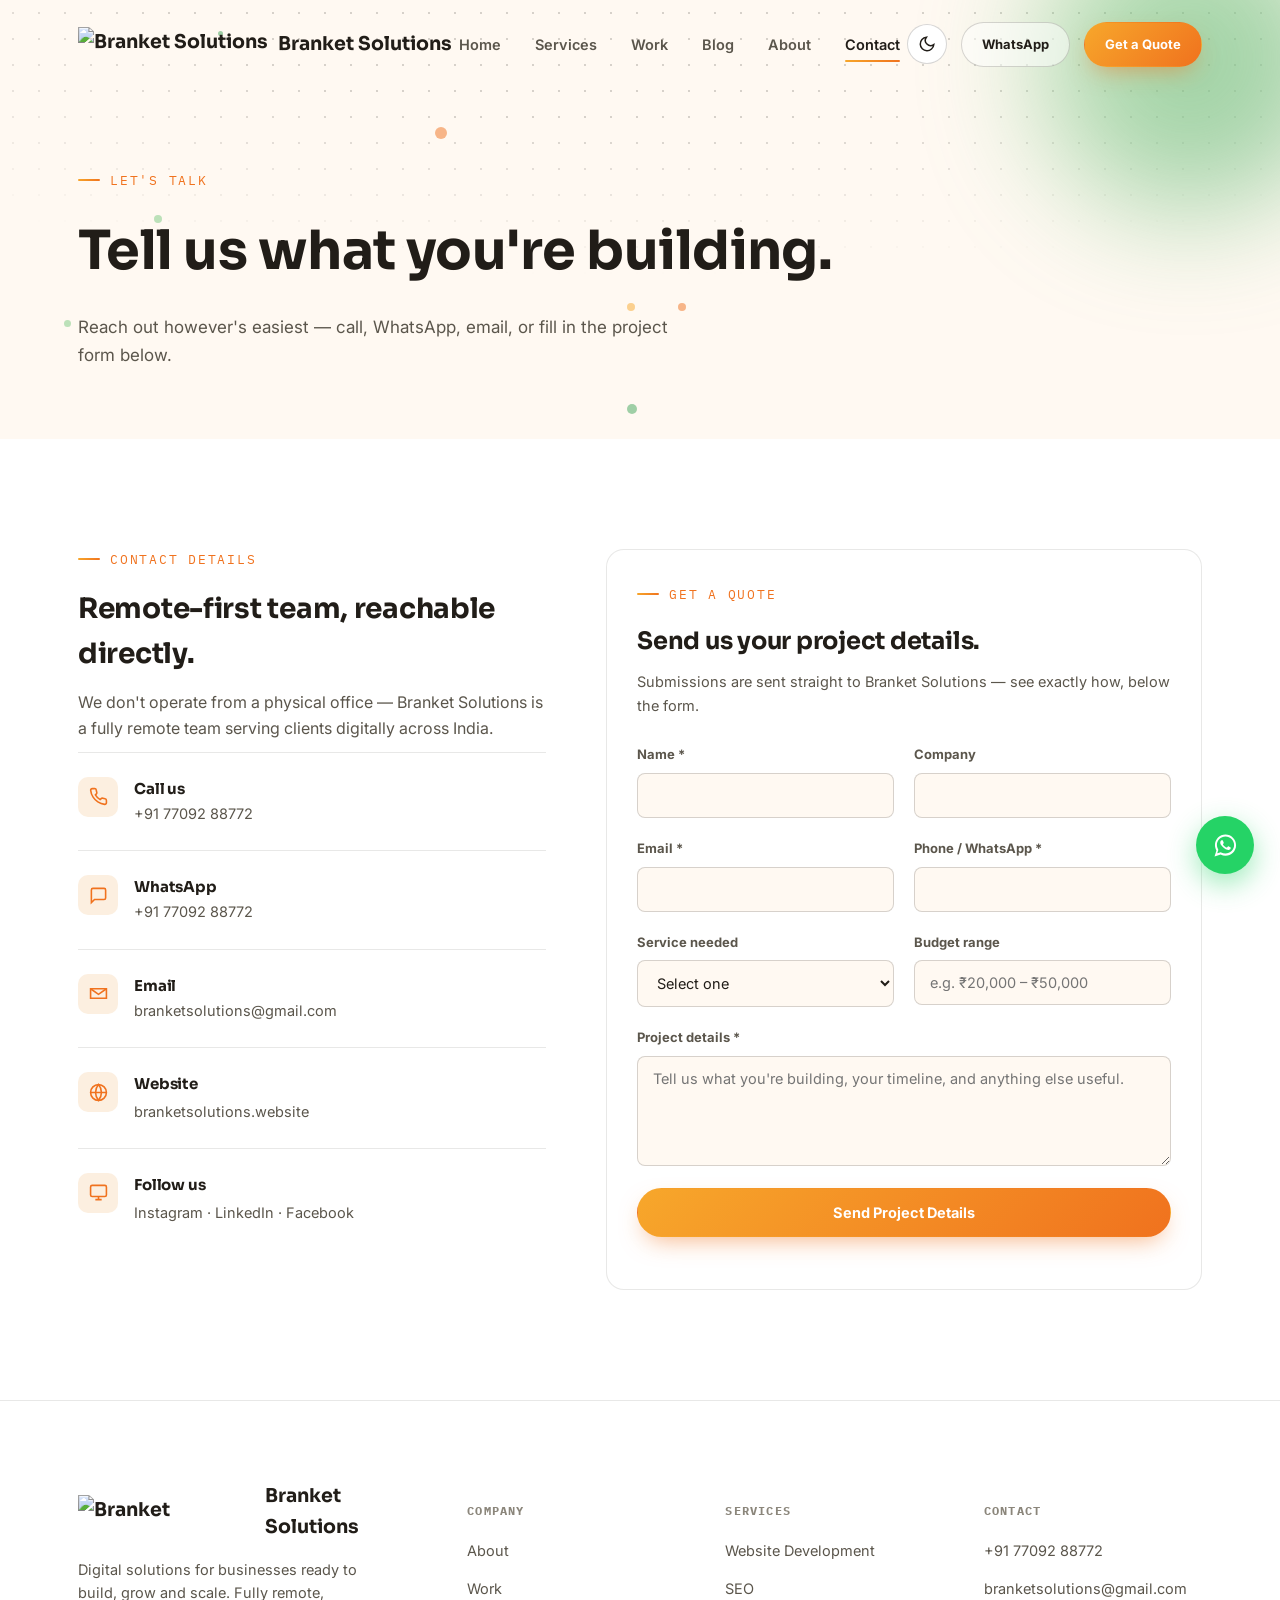
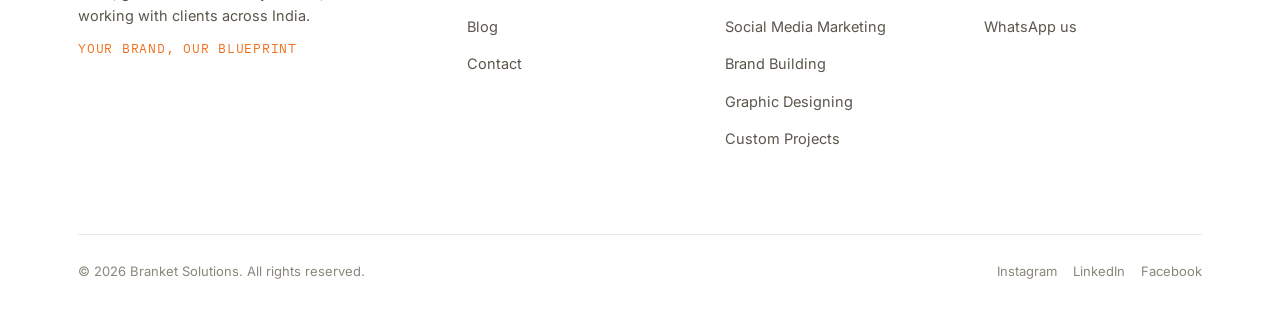
==== commit 25c972fe: "Update contact.html" ====
--- a/contact.html
+++ b/contact.html
@@ -196,7 +196,7 @@
 
     </div>
 
-    <div class="notice reveal" style="margin-top:56px;">
+    <!-- <div class="notice reveal" style="margin-top:56px;">
       <strong>Where do enquiries actually go?</strong> This form is wired to send directly to
       <strong>branketsolutions@gmail.com</strong>. Right now it's connected through <strong>Formspree</strong>, a
       free form-delivery service — every submission arrives by email and is also stored in a simple dashboard you
@@ -204,7 +204,7 @@
       connection is ever unreachable, the form automatically falls back to opening email or WhatsApp with the
       details pre-filled, so an enquiry is never silently lost. For higher volumes down the line, this same form
       can be pointed at a proper database and admin panel instead — happy to help set that up when you're ready.
-    </div>
+    </div> -->
   </div>
 </section>
 
